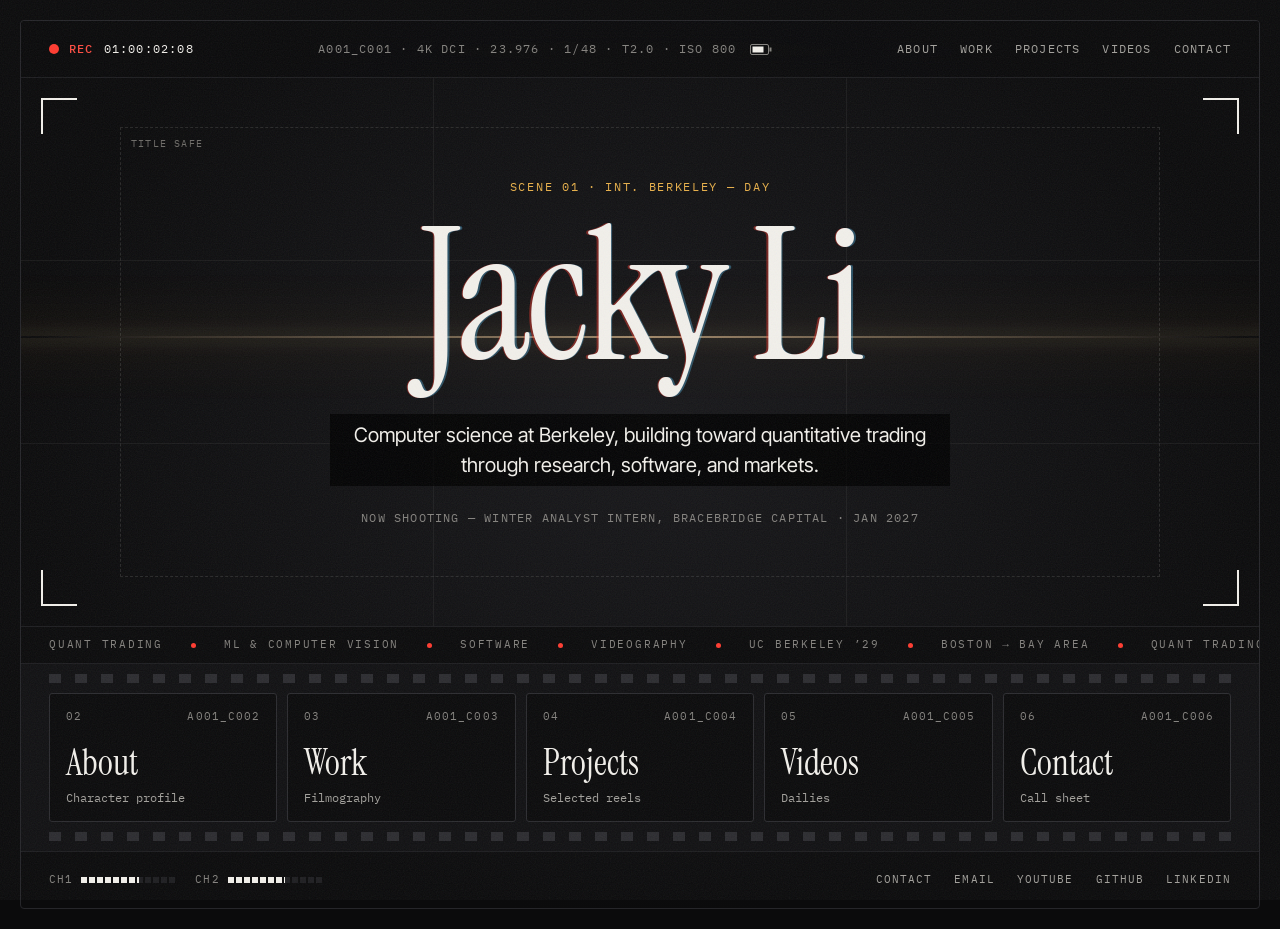
==== index.html @ 605c4c5b "Launch jackyhli.com" ====
<!doctype html>
<html lang="en">
<head>
<meta charset="utf-8">
<meta name="viewport" content="width=device-width, initial-scale=1">
<title>Jacky Li</title>
<meta name="description" content="Jacky Li — computer science at UC Berkeley, building toward quantitative trading through research, software, and markets.">
<link rel="canonical" href="https://jackyhli.com/">
<meta property="og:type" content="website">
<meta property="og:site_name" content="Jacky Li">
<meta property="og:title" content="Jacky Li">
<meta property="og:description" content="Jacky Li — computer science at UC Berkeley, building toward quantitative trading through research, software, and markets.">
<meta property="og:url" content="https://jackyhli.com/">
<meta property="og:image" content="https://jackyhli.com/assets/img/og.jpg">
<meta name="twitter:card" content="summary_large_image">
<meta name="theme-color" content="#0B0B0C">
<link rel="icon" href="/assets/img/favicon.svg" type="image/svg+xml">
<link rel="apple-touch-icon" href="/assets/img/apple-touch-icon.png">
<link rel="preload" href="/assets/fonts/instrument-serif-latin-400-normal.woff2" as="font" type="font/woff2" crossorigin>
<link rel="preload" href="/assets/fonts/inter-tight-latin-wght-normal.woff2" as="font" type="font/woff2" crossorigin>
<script>document.documentElement.classList.add("js")</script>
<link rel="stylesheet" href="/assets/css/style.css?v=66b57c6b">

<script src="/assets/js/dailies.js?v=c4d9ae60" defer></script>
<script src="/assets/js/main.js?v=ff65e62e" defer></script>
</head>
<body data-scene="01">
<a class="skip" href="#main">Skip to content</a>
<div class="playhead" aria-hidden="true"></div>
<div class="monitor monitor--home">
<header class="hud hud-top">
<a class="rec" href="/" aria-label="Jacky Li, home"><span class="rec-dot" aria-hidden="true"></span><span class="rec-label">Rec</span><span class="tc" data-timecode aria-hidden="true">01:00:00:00</span></a>
<span class="hud-spec" aria-hidden="true">A001_C001 · 4K DCI · 23.976 · 1/48 · T2.0 · ISO 800 <svg width="22" height="11" viewBox="0 0 22 11" aria-hidden="true"><rect x="0.5" y="0.5" width="18" height="10" rx="1.5" fill="none" stroke="#85837F"></rect><rect x="19.5" y="3.5" width="2" height="4" fill="#85837F"></rect><rect x="2.5" y="2.5" width="11" height="6" fill="#F2F0EB"></rect></svg></span>
<nav class="nav" aria-label="Primary">
<a href="/about/">About</a>
<a href="/work/">Work</a>
<a href="/projects/">Projects</a>
<a href="/videos/">Videos</a>
<a href="/contact/">Contact</a>
</nav>
<button class="menu-btn" type="button" data-menu-open aria-haspopup="dialog" aria-expanded="false"><span class="menu-icon" aria-hidden="true"></span>Menu</button>
</header>
<dialog class="scene-menu" data-menu aria-label="Site menu">
<div class="sm-bar">
<span class="sm-label"><span class="rec-dot" aria-hidden="true"></span>Scene select</span>
<button class="sm-close" type="button" data-menu-close>Close ✕</button>
</div>
<ul class="sm-list">
<li style="--i: 0"><a href="/" aria-current="page"><span class="sm-num">01</span><span class="sm-title">Index</span><span class="sm-sub">Now playing</span><span class="sm-arrow" aria-hidden="true">→</span></a></li>
<li style="--i: 1"><a href="/about/"><span class="sm-num">02</span><span class="sm-title">About</span><span class="sm-sub">Character profile</span><span class="sm-arrow" aria-hidden="true">→</span></a></li>
<li style="--i: 2"><a href="/work/"><span class="sm-num">03</span><span class="sm-title">Work</span><span class="sm-sub">Filmography</span><span class="sm-arrow" aria-hidden="true">→</span></a></li>
<li style="--i: 3"><a href="/projects/"><span class="sm-num">04</span><span class="sm-title">Projects</span><span class="sm-sub">Selected reels</span><span class="sm-arrow" aria-hidden="true">→</span></a></li>
<li style="--i: 4"><a href="/videos/"><span class="sm-num">05</span><span class="sm-title">Videos</span><span class="sm-sub">Dailies</span><span class="sm-arrow" aria-hidden="true">→</span></a></li>
<li style="--i: 5"><a href="/contact/"><span class="sm-num">06</span><span class="sm-title">Contact</span><span class="sm-sub">Call sheet</span><span class="sm-arrow" aria-hidden="true">→</span></a></li>
</ul>
<div class="sm-foot contact-links">
<a href="#" data-link="email">Email</a>
<a href="#" data-link="youtube">YouTube</a>
<a href="#" data-link="github">GitHub</a>
<a href="#" data-link="linkedin">LinkedIn</a>
</div>
</dialog>
<main class="stage" id="main" data-stage>
<div class="spot" aria-hidden="true" data-spot></div>
<div class="flare" aria-hidden="true"></div>
<div class="thirds" aria-hidden="true"></div>
<div class="title-safe" aria-hidden="true"></div>
<div class="corners" aria-hidden="true"><span></span><span></span><span></span><span></span></div>
<div class="reticle" aria-hidden="true" data-reticle>
<svg viewBox="0 0 72 72" width="72" height="72"><path d="M1 18V1h17M54 1h17v17M71 54v17H54M18 71H1V54M36 30v12M30 36h12" fill="none" stroke="currentColor" stroke-width="1.5"/></svg>
<span data-reticle-label>AF-C</span>
</div>
<div class="hero">
<p class="kicker">Scene 01 · Int. Berkeley — Day</p>
<h1>Jacky Li</h1>
<p class="subtitle">Computer science at Berkeley, building toward quantitative trading through research, software, and markets.</p>
<p class="mono now">Now shooting — winter analyst intern, Bracebridge Capital · Jan 2027</p>
</div>
</main>

<div class="ticker" aria-hidden="true"><div class="ticker-track"><div><span>Quant trading</span><span>ML &amp; computer vision</span><span>Software</span><span>Videography</span><span>UC Berkeley ’29</span><span>Boston → Bay Area</span></div><div><span>Quant trading</span><span>ML &amp; computer vision</span><span>Software</span><span>Videography</span><span>UC Berkeley ’29</span><span>Boston → Bay Area</span></div></div></div>

<nav class="filmstrip" aria-label="Chapters">
<div class="sprockets" aria-hidden="true"></div>
<div class="frames">
<a class="frame" href="/about/"><span class="frame-meta"><span>02</span><span>A001_C002</span></span><span><span class="frame-title">About</span><span class="frame-sub">Character profile</span></span></a>
<a class="frame" href="/work/"><span class="frame-meta"><span>03</span><span>A001_C003</span></span><span><span class="frame-title">Work</span><span class="frame-sub">Filmography</span></span></a>
<a class="frame" href="/projects/"><span class="frame-meta"><span>04</span><span>A001_C004</span></span><span><span class="frame-title">Projects</span><span class="frame-sub">Selected reels</span></span></a>
<a class="frame" href="/videos/"><span class="frame-meta"><span>05</span><span>A001_C005</span></span><span><span class="frame-title">Videos</span><span class="frame-sub">Dailies</span></span></a>
<a class="frame" href="/contact/"><span class="frame-meta"><span>06</span><span>A001_C006</span></span><span><span class="frame-title">Contact</span><span class="frame-sub">Call sheet</span></span></a>
</div>
<div class="sprockets" aria-hidden="true"></div>
</nav>
<footer class="hud hud-bottom">
<div class="meters" aria-hidden="true">
<span class="meter">CH1<span class="meter-track"></span></span>
<span class="meter">CH2<span class="meter-track"></span></span>
</div>
<div class="contact-links">
<a href="/contact/">Contact</a>
<a href="#" data-link="email">Email</a>
<a href="#" data-link="youtube">YouTube</a>
<a href="#" data-link="github">GitHub</a>
<a href="#" data-link="linkedin">LinkedIn</a>
</div>
</footer>
</div>
</body>
</html>
---- assets/css/style.css ----
/* ==========================================================================
   jackyhli.com — camera monitor theme
   One stylesheet for every page. Colors and fonts live in :root.
   ========================================================================== */

/* Fonts are self-hosted (assets/fonts) so the site makes no third-party requests. */
@font-face { font-family: "Instrument Serif"; font-style: normal; font-weight: 400; font-display: swap; src: url("/assets/fonts/instrument-serif-latin-400-normal.woff2") format("woff2"); }
@font-face { font-family: "Instrument Serif"; font-style: italic; font-weight: 400; font-display: swap; src: url("/assets/fonts/instrument-serif-latin-400-italic.woff2") format("woff2"); }
@font-face { font-family: "Inter Tight"; font-style: normal; font-weight: 100 900; font-display: swap; src: url("/assets/fonts/inter-tight-latin-wght-normal.woff2") format("woff2"); }
@font-face { font-family: "IBM Plex Mono"; font-style: normal; font-weight: 400; font-display: swap; src: url("/assets/fonts/ibm-plex-mono-latin-400-normal.woff2") format("woff2"); }
@font-face { font-family: "IBM Plex Mono"; font-style: normal; font-weight: 500; font-display: swap; src: url("/assets/fonts/ibm-plex-mono-latin-500-normal.woff2") format("woff2"); }

:root {
  --bg: #0B0B0C;
  --panel: #111113;
  --panel-2: #141416;
  --line: #1E1E21;
  --line-2: #26262A;
  --line-3: #2C2C30;
  --text: #F2F0EB;
  --muted: #A3A19C;
  --dim: #85837F;
  --faint: #6E6C68;
  --rec: #FF3B30;
  --rec-text: #FF4D42;
  --amber: #E8B04A;
  --guide: rgba(242, 240, 235, 0.06);

  --serif: "Instrument Serif", "Times New Roman", serif;
  --sans: "Inter Tight", system-ui, -apple-system, "Segoe UI", sans-serif;
  --mono: "IBM Plex Mono", ui-monospace, "SF Mono", Menlo, monospace;

  --pad-x: clamp(14px, 3vw, 28px);
  --bezel: clamp(8px, 1.6vw, 20px);
}

*, *::before, *::after { box-sizing: border-box; }

html { -webkit-text-size-adjust: 100%; }

body {
  margin: 0;
  min-height: 100vh;
  min-height: 100dvh;
  padding: var(--bezel);
  display: flex;
  flex-direction: column;
  background: var(--bg);
  color: var(--text);
  font-family: var(--sans);
  font-size: 1.0625rem;
  line-height: 1.6;
  -webkit-font-smoothing: antialiased;
}

/* Film grain over the whole viewport */
body::after {
  content: "";
  position: fixed;
  inset: 0;
  pointer-events: none;
  z-index: 50;
  opacity: 0.07;
  background-image: url("data:image/svg+xml,%3Csvg xmlns='http://www.w3.org/2000/svg' width='240' height='240'%3E%3Cfilter id='n'%3E%3CfeTurbulence type='fractalNoise' baseFrequency='0.85' numOctaves='2' stitchTiles='stitch'/%3E%3C/filter%3E%3Crect width='100%25' height='100%25' filter='url(%23n)'/%3E%3C/svg%3E");
}

a { color: var(--text); }
a:hover { color: var(--rec-text); }
a:focus-visible { outline: 2px solid var(--amber); outline-offset: 3px; }

img, svg { display: block; max-width: 100%; }

p { margin: 0; }

[hidden] { display: none !important; }

.skip {
  position: absolute;
  left: -9999px;
  top: 0;
  z-index: 100;
  padding: 10px 14px;
  background: var(--text);
  color: var(--bg);
  font-family: var(--mono);
  font-size: 0.8125rem;
}
.skip:focus { left: 12px; top: 12px; }

/* ---------- Shared type ---------- */

.mono {
  font-family: var(--mono);
  font-size: 0.75rem;
  letter-spacing: 0.1em;
  text-transform: uppercase;
}
.label { font-family: var(--mono); font-size: 0.6875rem; letter-spacing: 0.14em; text-transform: uppercase; color: var(--dim); }
.kicker { font-family: var(--mono); font-size: 0.75rem; letter-spacing: 0.14em; text-transform: uppercase; color: var(--amber); }
.serif { font-family: var(--serif); font-weight: 400; }
.muted { color: var(--muted); }
em, .it { font-style: italic; }

.link-arrow {
  display: inline-flex;
  align-items: center;
  min-height: 44px;
  font-family: var(--mono);
  font-size: 0.8125rem;
  letter-spacing: 0.04em;
  text-underline-offset: 5px;
}

/* ---------- Monitor frame ---------- */

.monitor {
  position: relative;
  flex: 1;
  display: flex;
  flex-direction: column;
  border: 1px solid var(--line-2);
  border-radius: 4px;
  background: var(--bg);
}
.monitor--home {
  background: radial-gradient(ellipse at 50% 45%, #18181B 0%, var(--bg) 72%);
}

/* ---------- HUD bars ---------- */

.hud {
  display: flex;
  flex-wrap: wrap;
  justify-content: space-between;
  align-items: center;
  gap: 0 24px;
  padding: 6px var(--pad-x);
  font-family: var(--mono);
  font-size: 0.75rem;
  letter-spacing: 0.1em;
  text-transform: uppercase;
}
.hud-top { border-bottom: 1px solid var(--line); }
.hud-bottom { margin-top: auto; border-top: 1px solid var(--line); font-size: 0.6875rem; color: var(--dim); }

.rec {
  display: inline-flex;
  align-items: center;
  gap: 10px;
  min-height: 44px;
  text-decoration: none;
}
.rec-dot {
  width: 10px;
  height: 10px;
  border-radius: 50%;
  background: var(--rec);
  animation: rec-blink 1.2s steps(1) infinite;
}
.rec-label { color: var(--rec-text); font-weight: 500; }
.tc { font-variant-numeric: tabular-nums; }

.hud-spec { display: inline-flex; align-items: center; gap: 14px; color: var(--dim); }

.nav { display: flex; flex-wrap: wrap; gap: 0 22px; }
.nav a, .contact-links a {
  display: inline-flex;
  align-items: center;
  min-height: 44px;
  color: var(--muted);
  text-decoration: none;
}
.nav a:hover, .contact-links a:hover { color: var(--rec-text); }
.nav a[aria-current="page"] {
  color: var(--text);
  text-decoration: underline;
  text-decoration-color: var(--rec-text);
  text-underline-offset: 6px;
}

.contact-links { display: flex; flex-wrap: wrap; gap: 0 22px; }

.meters { display: flex; align-items: center; gap: 18px; }
.meter { display: inline-flex; align-items: center; gap: 8px; }
.meter-track {
  position: relative;
  width: 96px;
  height: 6px;
  background: var(--line);
  overflow: hidden;
}
.meter-track::before {
  content: "";
  position: absolute;
  inset: 0 auto 0 0;
  width: 60%;
  background: var(--text);
  animation: meter 1.6s ease-in-out infinite alternate;
}
.meter + .meter .meter-track::before { animation-duration: 1.3s; animation-delay: 0.4s; }
.meter-track::after {
  content: "";
  position: absolute;
  inset: 0;
  background: repeating-linear-gradient(90deg, transparent 0 6px, var(--bg) 6px 8px);
}

/* ---------- Home: the stage ---------- */

.stage {
  position: relative;
  flex: 1;
  display: flex;
  flex-direction: column;
  justify-content: center;
  align-items: center;
  text-align: center;
  min-height: 540px;
  padding: clamp(64px, 11vh, 128px) clamp(24px, 6vw, 96px);
}
.thirds {
  position: absolute;
  inset: 0;
  pointer-events: none;
  background:
    linear-gradient(to right, transparent calc(33.333% - 0.5px), var(--guide) calc(33.333% - 0.5px), var(--guide) calc(33.333% + 0.5px), transparent calc(33.333% + 0.5px)),
    linear-gradient(to right, transparent calc(66.666% - 0.5px), var(--guide) calc(66.666% - 0.5px), var(--guide) calc(66.666% + 0.5px), transparent calc(66.666% + 0.5px)),
    linear-gradient(to bottom, transparent calc(33.333% - 0.5px), var(--guide) calc(33.333% - 0.5px), var(--guide) calc(33.333% + 0.5px), transparent calc(33.333% + 0.5px)),
    linear-gradient(to bottom, transparent calc(66.666% - 0.5px), var(--guide) calc(66.666% - 0.5px), var(--guide) calc(66.666% + 0.5px), transparent calc(66.666% + 0.5px));
}
.title-safe {
  position: absolute;
  inset: 9% 8%;
  border: 1px dashed rgba(242, 240, 235, 0.12);
  pointer-events: none;
}
.title-safe::before {
  content: "Title safe";
  position: absolute;
  top: 8px;
  left: 10px;
  font-family: var(--mono);
  font-size: 0.625rem;
  letter-spacing: 0.12em;
  text-transform: uppercase;
  color: var(--faint);
}

/* Viewfinder corner marks (stage, portrait) */
.corners { position: absolute; inset: 20px; pointer-events: none; }
.corners span {
  position: absolute;
  width: 36px;
  height: 36px;
  border: 0 solid var(--text);
}
.corners span:nth-child(1) { top: 0; left: 0; border-top-width: 2px; border-left-width: 2px; }
.corners span:nth-child(2) { top: 0; right: 0; border-top-width: 2px; border-right-width: 2px; }
.corners span:nth-child(3) { bottom: 0; left: 0; border-bottom-width: 2px; border-left-width: 2px; }
.corners span:nth-child(4) { bottom: 0; right: 0; border-bottom-width: 2px; border-right-width: 2px; }
.corners--sm { inset: 12px; }
.corners--sm span { width: 22px; height: 22px; border-width: 0; }
.corners--sm span:nth-child(1) { border-top-width: 1.5px; border-left-width: 1.5px; }
.corners--sm span:nth-child(2) { border-top-width: 1.5px; border-right-width: 1.5px; }
.corners--sm span:nth-child(3) { border-bottom-width: 1.5px; border-left-width: 1.5px; }
.corners--sm span:nth-child(4) { border-bottom-width: 1.5px; border-right-width: 1.5px; }

.hero { position: relative; display: flex; flex-direction: column; align-items: center; }
.hero h1 {
  margin: 20px 0 0;
  font-family: var(--serif);
  font-weight: 400;
  font-size: clamp(4.25rem, 16vw, 11.5rem);
  line-height: 0.88;
  letter-spacing: -0.02em;
}
.subtitle {
  display: inline-block;
  margin-top: 36px;
  padding: 6px 14px;
  max-width: 620px;
  background: rgba(0, 0, 0, 0.75);
  font-size: clamp(1rem, 2.2vw, 1.25rem);
  line-height: 1.5;
}
.hero .now { margin-top: 22px; color: var(--dim); }

/* ---------- Filmstrip nav ---------- */

.filmstrip {
  border-top: 1px solid var(--line);
  background: var(--panel);
  padding: 0 var(--pad-x);
}
.sprockets {
  height: 9px;
  margin: 10px 0;
  background: repeating-linear-gradient(90deg, var(--line-3) 0 12px, transparent 12px 26px);
}
.frames {
  display: grid;
  grid-template-columns: repeat(auto-fit, minmax(220px, 1fr));
  gap: 10px;
}
.frame {
  display: flex;
  flex-direction: column;
  justify-content: space-between;
  gap: 20px;
  min-height: 124px;
  padding: 14px 16px;
  background: var(--bg);
  border: 1px solid var(--line-3);
  border-radius: 3px;
  text-decoration: none;
  transition: border-color 0.2s, background-color 0.2s;
}
.frame:hover { border-color: var(--rec-text); background: var(--panel-2); color: var(--text); }
.frame-meta { display: flex; justify-content: space-between; font-family: var(--mono); font-size: 0.6875rem; letter-spacing: 0.1em; color: var(--dim); }
.frame-title { font-family: var(--serif); font-size: 2.25rem; line-height: 1; }
.frame-sub { display: block; margin-top: 4px; font-family: var(--mono); font-size: 0.75rem; color: var(--muted); }

/* ---------- Inner pages ---------- */

.page {
  width: 100%;
  max-width: 1120px;
  margin: 0 auto;
  padding: clamp(48px, 8vw, 96px) clamp(20px, 5vw, 56px) 64px;
}
.page-head {
  display: flex;
  flex-wrap: wrap;
  justify-content: space-between;
  align-items: flex-end;
  gap: 40px;
}
.page-head > div:first-child { flex: 1 1 320px; }
.page-title {
  margin: 12px 0 0;
  font-family: var(--serif);
  font-weight: 400;
  font-size: clamp(3.75rem, 11vw, 7.5rem);
  line-height: 0.9;
  letter-spacing: -0.02em;
}
.page-sub { margin-top: 10px; font-family: var(--serif); font-style: italic; font-size: 1.6rem; color: var(--muted); }

.section { margin-top: clamp(56px, 8vw, 96px); }
.section-title {
  margin: 12px 0 0;
  font-family: var(--serif);
  font-weight: 400;
  font-size: clamp(2.5rem, 6vw, 4rem);
  line-height: 1;
}

/* Clapperboard slate */
.slate {
  flex: 0 1 420px;
  min-width: 0;
  border: 1px solid var(--line-3);
  border-radius: 4px;
  overflow: hidden;
  background: var(--panel);
}
.slate-clapper {
  height: 26px;
  background: repeating-linear-gradient(-45deg, var(--text) 0 16px, var(--panel) 16px 32px);
  transform-origin: left bottom;
}
.slate-grid {
  display: grid;
  grid-template-columns: repeat(3, minmax(0, 1fr));
  border-top: 1px solid var(--line-3);
  margin: 0;
  font-family: var(--mono);
}
.slate-grid div { padding: 10px 12px; border-right: 1px solid var(--line-3); border-bottom: 1px solid var(--line-3); }
.slate-grid div:nth-child(3n) { border-right: 0; }
.slate-grid div:nth-last-child(-n+3) { border-bottom: 0; }
.slate-grid dt { font-size: 0.625rem; letter-spacing: 0.12em; text-transform: uppercase; color: var(--dim); }
.slate-grid dd { margin: 0; font-size: 0.875rem; }

/* Labelled rows (call sheet) */
.sheet { border-top: 1px solid var(--line-2); }
.sheet-row {
  display: flex;
  flex-wrap: wrap;
  gap: 6px 32px;
  padding: 22px 0;
  border-bottom: 1px solid var(--line);
}
.sheet-row > .label { flex: 0 0 140px; padding-top: 3px; }
.sheet-row > div { flex: 999 1 300px; min-width: 0; }
.sheet-row p + p { margin-top: 2px; }
.sheet-row p.gap { margin-top: 10px; }

/* About */
.about-grid { display: flex; flex-wrap: wrap; gap: 48px clamp(40px, 6vw, 80px); }
.about-grid > .portrait-col { flex: 1 1 280px; max-width: 400px; }
.about-grid > .bio { flex: 999 1 440px; min-width: 0; }

.viewfinder {
  position: relative;
  aspect-ratio: 4 / 5;
  background: var(--panel-2);
  border: 1px solid var(--line-3);
  border-radius: 3px;
  overflow: hidden;
}
.viewfinder img { position: absolute; inset: 0; width: 100%; height: 100%; object-fit: cover; }
.viewfinder .focus-box {
  position: absolute;
  left: 50%;
  top: 40%;
  width: 36%;
  aspect-ratio: 1 / 1;
  transform: translate(-50%, -50%);
  border: 1.5px solid var(--amber);
}
.viewfinder .vf-tag, .viewfinder .vf-bar, .viewfinder .vf-empty {
  position: absolute;
  font-family: var(--mono);
  font-size: 0.625rem;
  letter-spacing: 0.12em;
  text-transform: uppercase;
}
.viewfinder .vf-tag { top: 18px; left: 44px; color: var(--amber); }
.viewfinder .vf-empty { left: 0; right: 0; top: 64%; text-align: center; font-size: 0.75rem; color: var(--dim); }
.viewfinder .vf-bar { left: 44px; right: 44px; bottom: 18px; display: flex; justify-content: space-between; color: var(--muted); }
.viewfinder > *:not(img) { z-index: 1; }

.logline { margin-top: 14px; font-family: var(--serif); font-size: clamp(1.75rem, 3.4vw, 2.5rem); line-height: 1.2; }
.bio-body { margin-top: 24px; max-width: 600px; color: var(--muted); }

/* Work: credits */
.credits { border-top: 1px solid var(--line-2); }
.credit {
  display: flex;
  flex-wrap: wrap;
  align-items: baseline;
  gap: 8px 32px;
  padding: 30px 0;
  border-bottom: 1px solid var(--line);
}
.credit-date { flex: 0 0 150px; font-family: var(--mono); font-size: 0.75rem; letter-spacing: 0.08em; color: var(--amber); }
.credit-body { flex: 999 1 380px; min-width: 0; }
.credit-org { margin-top: 6px; font-family: var(--serif); font-size: clamp(1.9rem, 3.6vw, 2.6rem); line-height: 1.05; }
.credit-body .muted { margin-top: 10px; }

/* Work: laurels */
.laurels {
  margin-top: 40px;
  display: grid;
  grid-template-columns: repeat(auto-fit, minmax(230px, 1fr));
  gap: 16px;
}
.laurel {
  position: relative;
  height: 210px;
  display: flex;
  flex-direction: column;
  justify-content: center;
  align-items: center;
  text-align: center;
  padding: 0 calc(50% - 62px);
  background: var(--panel) url("/assets/img/laurel.svg") center / 250px 175px no-repeat;
  border: 1px solid var(--line);
  border-radius: 3px;
}
.laurel .kicker { font-size: 0.625rem; }
.laurel-name { margin-top: 6px; font-family: var(--serif); font-size: 1.15rem; line-height: 1.1; }
@media (max-width: 560px) {
  .laurels { grid-template-columns: repeat(2, minmax(0, 1fr)); gap: 10px; margin-top: 28px; }
  .laurel { height: 150px; padding: 0 calc(50% - 46px); background-size: min(176px, 100%) auto; }
  .laurel .kicker { font-size: 0.5625rem; letter-spacing: 0.1em; }
  .laurel-name { font-size: 0.95rem; }
}
@media (max-width: 360px) {
  .laurel { height: 132px; padding: 0 calc(50% - 38px); background-size: 112% auto; }
  .laurel .kicker { font-size: 0.5rem; letter-spacing: 0.06em; }
  .laurel-name { font-size: 0.8rem; margin-top: 4px; }
}

/* Projects: clips */
.clips {
  display: grid;
  grid-template-columns: repeat(auto-fit, minmax(min(100%, 420px), 1fr));
  gap: 56px 32px;
}
.clip { display: flex; flex-direction: column; gap: 18px; }
.clip-thumb {
  position: relative;
  aspect-ratio: 16 / 9;
  background: var(--panel);
  border: 1px solid var(--line-3);
  border-radius: 3px;
  overflow: hidden;
}
.clip-thumb img { position: absolute; inset: 0; width: 100%; height: 100%; object-fit: cover; }
.clip-id, .clip-tag {
  position: absolute;
  top: 12px;
  z-index: 1;
  font-family: var(--mono);
  font-size: 0.625rem;
  letter-spacing: 0.12em;
  text-transform: uppercase;
  color: var(--muted);
}
.clip-id { left: 14px; }
.clip-tag { right: 14px; display: inline-flex; align-items: center; gap: 6px; }
.clip-tag::before { content: ""; width: 6px; height: 6px; border-radius: 50%; background: var(--amber); }
.clip-tag--live::before { background: var(--rec-text); }
.clip-tag--build::before { background: var(--text); }
.clip h2 { margin: 8px 0 0; font-family: var(--serif); font-weight: 400; font-size: clamp(1.9rem, 3vw, 2.4rem); line-height: 1.05; }
.clip .muted { margin-top: 10px; }

/* "Cut to" next-page bar */
.cut {
  margin-top: 96px;
  display: flex;
  flex-wrap: wrap;
  justify-content: space-between;
  align-items: center;
  gap: 8px 24px;
  padding: 28px clamp(20px, 3vw, 32px);
  background: var(--panel);
  border: 1px solid var(--line-3);
  border-radius: 3px;
  text-decoration: none;
  transition: border-color 0.2s, background-color 0.2s;
}
.cut:hover { border-color: var(--rec-text); background: var(--panel-2); color: var(--text); }
.cut .label { font-size: 0.75rem; letter-spacing: 0.12em; }
.cut .serif { font-size: clamp(2rem, 4vw, 3rem); line-height: 1; }

/* 404: no signal */
.no-signal {
  flex: 1;
  display: flex;
  flex-direction: column;
  justify-content: center;
  align-items: center;
  text-align: center;
  gap: 28px;
  padding: 64px var(--pad-x);
}
.bars {
  width: min(100%, 720px);
  aspect-ratio: 16 / 7;
  display: grid;
  grid-template-columns: repeat(7, 1fr);
  grid-template-rows: 3fr 1fr;
  border: 1px solid var(--line-3);
}
.bars span:nth-child(1) { background: #C0C0C0; }
.bars span:nth-child(2) { background: #C0C000; }
.bars span:nth-child(3) { background: #00C0C0; }
.bars span:nth-child(4) { background: #00C000; }
.bars span:nth-child(5) { background: #C000C0; }
.bars span:nth-child(6) { background: #C00000; }
.bars span:nth-child(7) { background: #0000C0; }
.bars span:nth-child(n+8) { background: #131315; }
.bars span:nth-child(9), .bars span:nth-child(11), .bars span:nth-child(13) { background: #1F1F22; }
.no-signal h1 { margin: 0; font-family: var(--serif); font-weight: 400; font-size: clamp(3rem, 9vw, 6rem); line-height: 0.95; }

/* ---------- Motion ---------- */

@keyframes rec-blink { 0%, 49% { opacity: 1; } 50%, 100% { opacity: 0.15; } }
@keyframes meter { 0% { width: 38%; } 35% { width: 70%; } 60% { width: 52%; } 100% { width: 84%; } }
@keyframes clap { 0% { transform: rotate(-14deg); } 60% { transform: rotate(2deg); } 100% { transform: rotate(0); } }

.slate-clapper { animation: clap 0.6s cubic-bezier(.3, 1.4, .5, 1) 0.2s both; }


/* ---------- Small screens ---------- */

@media (max-width: 720px) {
  .hud-spec, .meters { display: none; }
  .stage { min-height: 480px; }
  .title-safe { inset: 7% 6%; }
  .corners { inset: 12px; }
  .corners span { width: 24px; height: 24px; }
  .cut { margin-top: 72px; }
}

/* ---------- Contact ---------- */

.contact-grid { display: flex; flex-wrap: wrap; align-items: flex-start; gap: 56px clamp(40px, 6vw, 80px); }
.contact-info { flex: 1 1 320px; min-width: 0; }
.contact-info .sheet-row > .label { flex-basis: 110px; }
.contact-info .sheet-row > div { flex-basis: 220px; }
.sheet--compact .sheet-row { flex-wrap: nowrap; gap: 16px; padding: 12px 0; align-items: baseline; }
.sheet--compact .sheet-row > .label { flex: 0 0 76px; padding-top: 0; }
.sheet--compact .sheet-row > div { flex: 1 1 auto; }
.inline-links { display: flex; flex-wrap: wrap; gap: 4px 18px; }
.sheet--compact a { color: var(--text); text-decoration: underline; text-decoration-color: var(--line-3); text-underline-offset: 3px; transition: text-decoration-color 0.2s, color 0.2s; }
.sheet--compact a:hover { color: var(--amber); text-decoration-color: var(--amber); }

.take {
  flex: 999 1 460px;
  min-width: 0;
  background: var(--panel);
  border: 1px solid var(--line-3);
  border-radius: 4px;
  overflow: hidden;
}
.take-bar {
  display: flex;
  justify-content: space-between;
  align-items: center;
  padding: 12px 20px;
  border-bottom: 1px solid var(--line-3);
  font-family: var(--mono);
  font-size: 0.6875rem;
  letter-spacing: 0.12em;
  text-transform: uppercase;
  color: var(--dim);
}
.take-state { display: inline-flex; align-items: center; gap: 8px; }
.take-dot { width: 8px; height: 8px; border-radius: 50%; background: var(--faint); }
.take[data-state="sending"] .take-dot { background: var(--rec); animation: rec-blink 0.8s steps(1) infinite; }
.take[data-state="sending"] .take-state { color: var(--rec-text); }
.take[data-state="sent"] .take-dot { background: var(--amber); }
.take[data-state="sent"] .take-state { color: var(--amber); }

.take-body { display: flex; flex-direction: column; gap: 20px; padding: clamp(20px, 3vw, 32px); }
.field-row { display: grid; grid-template-columns: repeat(auto-fit, minmax(200px, 1fr)); gap: 20px; }
.field { display: flex; flex-direction: column; gap: 8px; }
.field label {
  font-family: var(--mono);
  font-size: 0.6875rem;
  letter-spacing: 0.14em;
  text-transform: uppercase;
  color: var(--muted);
}
.field input, .field select, .field textarea {
  width: 100%;
  min-height: 48px;
  padding: 12px 14px;
  background: var(--bg);
  color: var(--text);
  border: 1px solid var(--line-3);
  border-radius: 2px;
  font-family: var(--sans);
  font-size: 1rem;
  line-height: 1.5;
  transition: border-color 0.15s, box-shadow 0.15s;
}
.field textarea { resize: vertical; min-height: 150px; }
.field select {
  appearance: none;
  -webkit-appearance: none;
  padding-right: 40px;
  background-image: url("data:image/svg+xml,%3Csvg xmlns='http://www.w3.org/2000/svg' width='12' height='8' viewBox='0 0 12 8'%3E%3Cpath d='M1 1l5 5 5-5' fill='none' stroke='%23A3A19C' stroke-width='1.5'/%3E%3C/svg%3E");
  background-repeat: no-repeat;
  background-position: right 16px center;
}
.field input:focus, .field select:focus, .field textarea:focus {
  outline: none;
  border-color: var(--amber);
  box-shadow: 0 0 0 3px rgba(232, 176, 74, 0.18);
}
.field input[aria-invalid="true"], .field textarea[aria-invalid="true"] { border-color: var(--rec-text); }

.hp { position: absolute; left: -9999px; width: 1px; height: 1px; overflow: hidden; }

.take-actions { display: flex; flex-wrap: wrap; align-items: center; gap: 12px 20px; }
.btn-roll {
  display: inline-flex;
  align-items: center;
  gap: 10px;
  min-height: 52px;
  padding: 0 24px;
  background: var(--text);
  color: var(--bg);
  border: 0;
  border-radius: 2px;
  font-family: var(--mono);
  font-size: 0.8125rem;
  font-weight: 500;
  letter-spacing: 0.1em;
  text-transform: uppercase;
  cursor: pointer;
  transition: background-color 0.15s, color 0.15s;
}
.btn-roll:hover { background: var(--rec-text); color: var(--text); }
.btn-roll:focus-visible { outline: 2px solid var(--amber); outline-offset: 3px; }
.btn-roll:disabled { opacity: 0.6; cursor: progress; }
.btn-dot { width: 8px; height: 8px; border-radius: 50%; background: var(--rec); }
.btn-roll:hover .btn-dot { background: var(--text); }

.form-status { font-family: var(--mono); font-size: 0.8125rem; color: var(--muted); }
.form-status[data-tone="ok"] { color: var(--amber); }
.form-status[data-tone="error"] { color: var(--rec-text); }
.form-status a { color: inherit; }

/* ---------- Videos (dailies) ---------- */

.dailies-block { margin-top: 64px; }
.dailies-head { display: flex; flex-wrap: wrap; justify-content: space-between; align-items: baseline; gap: 4px 24px; margin-bottom: 20px; }

.dailies-grid {
  display: grid;
  grid-template-columns: repeat(auto-fill, minmax(min(100%, 320px), 1fr));
  gap: 40px 24px;
}

.daily { display: flex; flex-direction: column; gap: 14px; text-decoration: none; color: var(--text); }
.daily:hover { color: var(--text); }
.daily-thumb {
  position: relative;
  display: block;
  aspect-ratio: 16 / 9;
  background: var(--panel);
  border: 1px solid var(--line-3);
  border-radius: 3px;
  overflow: hidden;
  transition: border-color 0.2s;
}
.daily--short .daily-thumb { aspect-ratio: var(--ar, 0.5625); }
.daily:hover .daily-thumb, .daily:focus-visible .daily-thumb { border-color: var(--rec-text); }
.daily-thumb img {
  position: absolute;
  inset: 0;
  width: 100%;
  height: 100%;
  object-fit: cover;
  transition: transform 0.4s ease, filter 0.4s ease;
  filter: saturate(0.9);
}
.daily:hover .daily-thumb img { transform: scale(1.03); filter: saturate(1); }
.daily-thumb::after {
  content: "";
  position: absolute;
  inset: 0;
  background: linear-gradient(to bottom, rgba(0, 0, 0, 0.55), transparent 30%, transparent 75%, rgba(0, 0, 0, 0.4));
  pointer-events: none;
}
.daily-ph {
  position: absolute;
  inset: 0;
  display: flex;
  align-items: center;
  justify-content: center;
  background: repeating-linear-gradient(-45deg, var(--panel) 0 14px, var(--panel-2) 14px 28px);
}
.daily-ph-name { font-family: var(--serif); font-style: italic; font-size: 1.75rem; color: var(--muted); }
.daily-id, .daily-plat {
  position: absolute;
  top: 10px;
  z-index: 1;
  font-family: var(--mono);
  font-size: 0.625rem;
  letter-spacing: 0.12em;
  text-transform: uppercase;
  color: var(--text);
}
.daily-id { left: 12px; }
.daily-plat { right: 12px; display: inline-flex; align-items: center; gap: 6px; }
.daily-plat::before { content: ""; width: 6px; height: 6px; border-radius: 50%; background: var(--rec); }
.daily-play {
  position: absolute;
  left: 50%;
  top: 50%;
  z-index: 1;
  width: 56px;
  height: 56px;
  transform: translate(-50%, -50%) scale(0.9);
  border: 1.5px solid var(--text);
  border-radius: 50%;
  background: rgba(0, 0, 0, 0.45);
  opacity: 0;
  transition: opacity 0.2s, transform 0.2s;
}
.daily-play::before {
  content: "";
  position: absolute;
  left: 22px;
  top: 18px;
  border-style: solid;
  border-width: 10px 0 10px 16px;
  border-color: transparent transparent transparent var(--text);
}
.daily:hover .daily-play, .daily:focus-visible .daily-play { opacity: 1; transform: translate(-50%, -50%) scale(1); }
@media (hover: none) { .daily-play { opacity: 0.85; transform: translate(-50%, -50%) scale(1); } }

.daily-meta { display: flex; flex-direction: column; gap: 6px; }
.daily-title { font-family: var(--serif); font-size: 1.6rem; line-height: 1.1; }
.daily--short .daily-title { font-size: 1.2rem; }

/* Short form: a horizontally scrolling film strip */
.reel-strip { background: var(--panel); border: 1px solid var(--line); border-radius: 3px; padding: 0 16px; }
.reel-row {
  --reel-h: clamp(300px, 80vw, 400px);
  display: flex;
  align-items: flex-start;
  gap: 16px;
  overflow-x: auto;
  scroll-snap-type: x mandatory;
  padding: 6px 2px 14px;
  scrollbar-width: thin;
  scrollbar-color: var(--line-3) transparent;
}
.reel-row .daily { flex: none; width: calc(var(--reel-h) * var(--ar, 0.5625)); min-width: 170px; scroll-snap-align: start; }

.dailies-empty {
  position: relative;
  margin-top: 56px;
  padding: clamp(48px, 8vw, 96px) clamp(24px, 6vw, 64px);
  text-align: center;
  background: var(--panel);
  border: 1px solid var(--line-3);
  border-radius: 3px;
}
.dailies-empty .logline { margin: 14px auto 10px; max-width: 520px; }

/* Player */
.screening {
  width: min(1100px, 94vw, calc((92vh - 60px) * var(--ar, 1.7778)));
  max-height: 92vh;
  padding: 0;
  background: var(--bg);
  color: var(--text);
  border: 1px solid var(--line-3);
  border-radius: 4px;
}
.screening::backdrop { background: rgba(0, 0, 0, 0.88); }
.screening-bar {
  display: flex;
  justify-content: space-between;
  align-items: center;
  gap: 16px;
  padding: 4px 6px 4px 18px;
  border-bottom: 1px solid var(--line-3);
  font-family: var(--mono);
  font-size: 0.75rem;
  letter-spacing: 0.1em;
  text-transform: uppercase;
}
.screening-title { overflow: hidden; text-overflow: ellipsis; white-space: nowrap; }
.screening-title::before { content: "● "; color: var(--rec-text); }
.screening-close {
  min-height: 44px;
  padding: 0 14px;
  background: transparent;
  color: var(--muted);
  border: 0;
  font: inherit;
  letter-spacing: inherit;
  text-transform: inherit;
  cursor: pointer;
}
.screening-close:hover { color: var(--rec-text); }
.screening-frame { aspect-ratio: var(--ar, 1.7778); background: #000; }
.screening-frame iframe { display: block; width: 100%; height: 100%; border: 0; }

/* ==========================================================================
   Cinematics: page cuts, focus pulls, cursor tracking, reveals.
   Everything here animates only transform, opacity or filter.
   ========================================================================== */

/* Page-to-page "cut" (browsers without view transitions just navigate normally) */
@view-transition { navigation: auto; }
::view-transition-old(root) { animation: vt-out 0.16s ease-in both; }
::view-transition-new(root) { animation: vt-in 0.34s ease-out both; }
@keyframes vt-out { to { opacity: 0; filter: brightness(2.4) blur(6px); } }
@keyframes vt-in { from { opacity: 0; filter: brightness(1.9) blur(10px); transform: scale(1.012); } }

/* Scroll playhead along the top edge */
.playhead {
  position: fixed;
  inset: 0 0 auto 0;
  height: 2px;
  z-index: 60;
  background: var(--rec);
  transform: scaleX(0);
  transform-origin: 0 50%;
  pointer-events: none;
}
@supports (animation-timeline: scroll()) {
  .playhead { animation: playhead linear both; animation-timeline: scroll(root); }
}
@keyframes playhead { to { transform: scaleX(1); } }

/* Top bar stays in frame on larger screens */
@media (min-width: 721px) {
  .hud-top {
    position: sticky;
    top: 0;
    z-index: 20;
    background: rgba(11, 11, 12, 0.78);
    -webkit-backdrop-filter: blur(12px);
    backdrop-filter: blur(12px);
    border-radius: 4px 4px 0 0;
  }
}

/* --- Home stage --- */
.stage { overflow: hidden; }

.hero h1 {
  --ab: 1.5px;
  text-shadow: calc(var(--ab) * -1) 0 rgba(255, 59, 48, 0.42), var(--ab) 0 rgba(90, 200, 255, 0.34);
  animation: rack 1.5s cubic-bezier(.2, .7, .2, 1) 0.45s both;
  will-change: transform, filter;
}
.hero .kicker { animation: type 1s steps(30) 0.15s both; }
.hero .subtitle { animation: rise 0.7s ease-out 1.35s both; }
.hero .now { animation: rise 0.7s ease-out 1.6s both; }
.stage .corners span { animation: snap 0.6s cubic-bezier(.2, 1.3, .4, 1) 0.1s both; }
.stage .title-safe, .stage .thirds { animation: fade 1.2s ease-out 0.6s both; }

@keyframes rack { 0% { filter: blur(26px); opacity: 0; } 55% { filter: blur(3px); opacity: 1; } 72% { filter: blur(5px); } 100% { filter: blur(0); opacity: 1; } }
@keyframes type { from { clip-path: inset(0 100% 0 0); } to { clip-path: inset(0 0 0 0); } }
@keyframes rise { from { opacity: 0; transform: translateY(14px); } }
@keyframes fade { from { opacity: 0; } }
@keyframes snap { from { opacity: 0; transform: scale(1.8); } }

/* Warm anamorphic streak drifting behind the title */
.flare {
  position: absolute;
  left: -20%;
  right: -20%;
  top: 47%;
  height: 2px;
  pointer-events: none;
  background: linear-gradient(90deg, transparent 15%, rgba(255, 214, 160, 0.6) 50%, transparent 85%);
  box-shadow: 0 0 60px 10px rgba(232, 176, 74, 0.1), 0 0 18px 2px rgba(255, 214, 160, 0.18);
  animation: flare 9s ease-in-out infinite alternate;
}
@keyframes flare { from { transform: translateX(-14%) scaleX(0.6); opacity: 0.2; } to { transform: translateX(14%) scaleX(1.1); opacity: 0.75; } }

/* Cursor light + autofocus reticle (mouse only; switched on by main.js) */
.spot, .reticle { position: absolute; left: 0; top: 0; pointer-events: none; opacity: 0; transition: opacity 0.35s; will-change: transform; }
.spot {
  width: 640px;
  height: 640px;
  border-radius: 50%;
  background: radial-gradient(closest-side, rgba(242, 240, 235, 0.085), transparent);
}
.reticle {
  z-index: 3;
  display: flex;
  flex-direction: column;
  align-items: center;
  gap: 8px;
  color: var(--text);
  font-family: var(--mono);
  font-size: 0.625rem;
  letter-spacing: 0.12em;
  white-space: nowrap;
}
.reticle svg { transition: transform 0.25s cubic-bezier(.2, 1.4, .4, 1), color 0.2s; }
.reticle.is-locked { color: var(--amber); }
.reticle.is-locked svg { transform: scale(0.72); }
.stage.is-tracking .spot, .stage.is-tracking .reticle { opacity: 1; }
.stage.is-tracking { cursor: crosshair; }
.stage.is-tracking a { cursor: pointer; }

/* Ticker tape */
.ticker {
  overflow: hidden;
  border-top: 1px solid var(--line);
  background: var(--bg);
  font-family: var(--mono);
  font-size: 0.6875rem;
  letter-spacing: 0.16em;
  text-transform: uppercase;
  color: var(--dim);
}
.ticker-track { display: flex; width: max-content; animation: ticker 38s linear infinite; }
.ticker-track > div { display: flex; flex: none; }
.ticker span { display: inline-flex; align-items: center; gap: 28px; padding: 9px 0 9px 28px; white-space: nowrap; }
.ticker span::after { content: ""; width: 5px; height: 5px; border-radius: 50%; background: var(--rec); }
@keyframes ticker { to { transform: translateX(-50%); } }

/* Projector sheen across frames and cut bars on hover */
.frame, .cut { position: relative; overflow: hidden; }
.frame::after, .cut::after {
  content: "";
  position: absolute;
  inset: 0;
  background: linear-gradient(105deg, transparent 35%, rgba(242, 240, 235, 0.09) 50%, transparent 65%);
  transform: translateX(-110%);
  pointer-events: none;
}
.frame:hover::after, .cut:hover::after { transform: translateX(110%); transition: transform 0.7s ease; }
.cut .serif { transition: transform 0.3s ease; }
.cut:hover .serif { transform: translateX(6px); }

/* Inner page titles pull focus too */
.page-title { animation: rack-sm 1s cubic-bezier(.2, .7, .2, 1) 0.1s both; }
.page-head .kicker { animation: type 0.5s steps(8) both; }
.page-sub { animation: rise 0.6s ease-out 0.55s both; }
@keyframes rack-sm { from { filter: blur(16px); opacity: 0; } to { filter: blur(0); opacity: 1; } }

/* Scroll reveals (only when JavaScript is running, so content never hides without it) */
.js [data-reveal] {
  opacity: 0;
  transform: translateY(22px);
  transition: opacity 0.7s ease-out, transform 0.7s cubic-bezier(.2, .7, .2, 1);
  transition-delay: calc(var(--i, 0) * 70ms);
}
.js [data-reveal].in { opacity: 1; transform: none; }

/* Laurels and clips react to the pointer */
.laurel { transition: border-color 0.25s, transform 0.25s; }
.laurel:hover { border-color: rgba(232, 176, 74, 0.5); transform: translateY(-3px); }
.clip-thumb img { transition: transform 0.5s ease; }
.clip:hover .clip-thumb img { transform: scale(1.04); }
.clip-thumb { transition: border-color 0.2s; }
.clip:hover .clip-thumb { border-color: var(--amber); }

@media (prefers-reduced-motion: reduce) {
  *, *::before, *::after { animation: none !important; transition: none !important; }
  .js [data-reveal] { opacity: 1; transform: none; }
  ::view-transition-old(root), ::view-transition-new(root) { animation: none; }
  .ticker-track { transform: none; }
}

/* YouTube channel button on the Videos page */
.channel {
  margin-top: 28px;
  display: flex;
  flex-wrap: wrap;
  align-items: center;
  gap: 12px 20px;
}
a.btn-roll { text-decoration: none; }
a.btn-roll:hover { color: var(--text); }
.channel .label { font-size: 0.75rem; }

/* ==========================================================================
   Phones: menu button + full-screen scene select, and a grid for short videos
   ========================================================================== */

.menu-btn { display: none; }

.scene-menu {
  width: 100%;
  max-width: 100%;
  height: 100%;
  max-height: 100%;
  margin: 0;
  padding: 0;
  border: 0;
  background: var(--bg);
  color: var(--text);
}
.scene-menu[open] { display: flex; flex-direction: column; }
.scene-menu::backdrop { background: rgba(0, 0, 0, 0.6); }
html:has(dialog[open]) { overflow: hidden; }

.sm-bar {
  display: flex;
  justify-content: space-between;
  align-items: center;
  padding: max(env(safe-area-inset-top), 8px) 16px 8px 20px;
  border-bottom: 1px solid var(--line-2);
  font-family: var(--mono);
  font-size: 0.75rem;
  letter-spacing: 0.12em;
  text-transform: uppercase;
}
.sm-label { display: inline-flex; align-items: center; gap: 10px; color: var(--rec-text); }
.sm-close {
  min-height: 48px;
  padding: 0 14px;
  background: transparent;
  border: 0;
  color: var(--text);
  font: inherit;
  letter-spacing: inherit;
  text-transform: inherit;
  cursor: pointer;
}

.sm-list { flex: 1; overflow-y: auto; margin: 0; padding: 4px 20px; list-style: none; }
.sm-list a {
  display: grid;
  grid-template-columns: 34px 1fr auto;
  grid-template-rows: auto auto;
  align-items: center;
  column-gap: 12px;
  min-height: 76px;
  padding: 14px 0;
  border-bottom: 1px solid var(--line);
  text-decoration: none;
  color: var(--text);
}
.sm-num { grid-row: 1 / 3; align-self: center; font-family: var(--mono); font-size: 0.75rem; color: var(--dim); }
.sm-title { font-family: var(--serif); font-size: 2.35rem; line-height: 1; }
.sm-sub { grid-column: 2; font-family: var(--mono); font-size: 0.6875rem; letter-spacing: 0.1em; text-transform: uppercase; color: var(--muted); margin-top: 4px; }
.sm-arrow { grid-row: 1 / 3; grid-column: 3; font-size: 1.25rem; color: var(--dim); transition: transform 0.2s, color 0.2s; }
.sm-list a:active .sm-arrow, .sm-list a:hover .sm-arrow { transform: translateX(4px); color: var(--rec-text); }
.sm-list a[aria-current="page"] .sm-num { color: var(--rec-text); }
.sm-list a[aria-current="page"] .sm-sub { color: var(--amber); }
.sm-list a[aria-current="page"] .sm-arrow { visibility: hidden; }
.scene-menu[open] .sm-list li { animation: rise 0.4s ease-out both; animation-delay: calc(var(--i, 0) * 45ms); }

.sm-foot {
  padding: 12px 20px max(env(safe-area-inset-bottom), 16px);
  border-top: 1px solid var(--line-2);
  font-family: var(--mono);
  font-size: 0.75rem;
  letter-spacing: 0.1em;
  text-transform: uppercase;
}

@media (max-width: 720px) {
  /* Compact top bar that stays put, with one big Menu button.
     Without JavaScript the plain links stay visible instead. */
  .js .nav { display: none; }
  .js .menu-btn {
    display: inline-flex;
    align-items: center;
    gap: 10px;
    min-height: 44px;
    padding: 0 16px;
    background: transparent;
    color: var(--text);
    border: 1px solid var(--line-3);
    border-radius: 2px;
    font-family: var(--mono);
    font-size: 0.75rem;
    font-weight: 500;
    letter-spacing: 0.12em;
    text-transform: uppercase;
    cursor: pointer;
  }
  .menu-icon { position: relative; width: 16px; height: 10px; border-top: 1.5px solid currentColor; border-bottom: 1.5px solid currentColor; }
  .js .hud-top {
    position: sticky;
    top: 0;
    z-index: 20;
    flex-wrap: nowrap;
    padding-top: 8px;
    padding-bottom: 8px;
    background: rgba(11, 11, 12, 0.85);
    -webkit-backdrop-filter: blur(12px);
    backdrop-filter: blur(12px);
  }

  /* Short-form videos: two-column grid, every card fully visible */
  .reel-strip { padding: 0 12px; }
  .reel-row {
    display: grid;
    grid-template-columns: repeat(2, minmax(0, 1fr));
    align-items: start;
    gap: 22px 12px;
    overflow: visible;
    padding: 6px 0 4px;
  }
  .reel-row .daily { width: auto; min-width: 0; gap: 10px; }
  .daily--short .daily-title { font-size: 1.1rem; }
  .daily--short .label { font-size: 0.625rem; }
  .daily-id { display: none; }
  .daily-plat { right: 8px; top: 8px; font-size: 0.5625rem; }
  .daily-play { width: 44px; height: 44px; }
  .daily-play::before { left: 17px; top: 13px; border-width: 8px 0 8px 13px; }
}
.daily--still .daily-play { display: none; }

/* ---------- Work: grouped credits ---------- */

.credit-group + .credit-group { margin-top: 72px; }
.credit-group-head {
  display: flex;
  flex-wrap: wrap;
  justify-content: space-between;
  align-items: baseline;
  gap: 4px 24px;
  margin-bottom: 8px;
}
.credit-tag { flex: 0 0 90px; text-align: right; }
@media (max-width: 720px) { .credit-tag { flex-basis: auto; text-align: left; } }

/* ---------- Projects: featured rows ---------- */

.features { margin-top: 56px; display: flex; flex-direction: column; gap: clamp(64px, 9vw, 112px); }
.feature {
  display: grid;
  grid-template-columns: minmax(0, 1.15fr) minmax(0, 1fr);
  align-items: center;
  gap: 32px clamp(32px, 5vw, 64px);
}
.feature--flip .clip-thumb { order: 2; }
.feature h2 {
  margin: 8px 0 0;
  font-family: var(--serif);
  font-weight: 400;
  font-size: clamp(2.4rem, 4.6vw, 3.6rem);
  line-height: 1;
}
.feature .muted { margin-top: 14px; }
.feature .clip-thumb img { transition: transform 0.5s ease; }
.feature:hover .clip-thumb img { transform: scale(1.03); }
.feature:hover .clip-thumb { border-color: var(--amber); }

.stats {
  display: grid;
  grid-template-columns: repeat(2, minmax(0, 1fr));
  margin: 24px 0 0;
  border-top: 1px solid var(--line-2);
  border-bottom: 1px solid var(--line-2);
}
.stat { padding: 14px 0; }
.stat + .stat { padding-left: 20px; border-left: 1px solid var(--line-2); }
.stat dt { font-family: var(--serif); font-size: 1.6rem; line-height: 1.05; color: var(--amber); }
.stat dd { margin: 4px 0 0; font-family: var(--mono); font-size: 0.6875rem; letter-spacing: 0.08em; text-transform: uppercase; color: var(--muted); }

.stack { display: flex; flex-wrap: wrap; gap: 8px; margin: 20px 0 0; padding: 0; list-style: none; }
.stack li {
  padding: 5px 10px;
  border: 1px solid var(--line-3);
  border-radius: 2px;
  font-family: var(--mono);
  font-size: 0.75rem;
  color: var(--muted);
}

@media (max-width: 860px) {
  .feature { grid-template-columns: minmax(0, 1fr); }
  .feature--flip .clip-thumb { order: 0; }
}
.feature-links { display: flex; flex-wrap: wrap; gap: 0 24px; margin-top: 14px; }
.awards-block { margin-top: 96px !important; margin-bottom: 24px; }
.awards-block + .credit-group { margin-top: 96px; }
.credit-more {
  display: block;
  width: fit-content;
  margin-top: 10px;
  font-family: var(--mono);
  font-size: 0.8125rem;
  letter-spacing: 0.04em;
  color: var(--amber);
  text-underline-offset: 5px;
}
.credit-more:hover { color: var(--rec-text); }
.feature { scroll-margin-top: 90px; }

/* ---------- Page subtitle: film-term definition on hover / tap ---------- */

.page-sub { position: relative; }
.term {
  display: inline-flex;
  align-items: baseline;
  gap: 8px;
  cursor: help;
  text-decoration: underline dotted rgba(163, 161, 156, 0.5);
  text-decoration-thickness: 1px;
  text-underline-offset: 6px;
  transition: color 0.2s;
}
.term:hover, .term:focus-visible, .term.open { color: var(--text); outline: none; }
.term-mark {
  align-self: center;
  display: inline-grid;
  place-items: center;
  width: 18px;
  height: 18px;
  border: 1px solid var(--line-3);
  border-radius: 50%;
  font-family: var(--mono);
  font-style: normal;
  font-size: 0.625rem;
  color: var(--dim);
}
.term:hover .term-mark, .term:focus-visible .term-mark, .term.open .term-mark { border-color: var(--amber); color: var(--amber); }

.term-def {
  position: absolute;
  left: 0;
  top: calc(100% + 12px);
  z-index: 30;
  width: min(340px, 82vw);
  padding: 14px 16px 16px;
  background: var(--panel);
  border: 1px solid var(--line-3);
  border-left: 2px solid var(--amber);
  border-radius: 3px;
  box-shadow: 0 18px 40px rgba(0, 0, 0, 0.55);
  font-family: var(--sans);
  font-style: normal;
  font-size: 0.9375rem;
  line-height: 1.5;
  color: var(--muted);
  opacity: 0;
  visibility: hidden;
  transform: translateY(-4px);
  transition: opacity 0.18s, transform 0.18s, visibility 0.18s;
  pointer-events: none;
}
.term:hover + .term-def, .term:focus-visible + .term-def, .term.open + .term-def {
  opacity: 1;
  visibility: visible;
  transform: none;
}
.term-head { display: flex; flex-wrap: wrap; align-items: baseline; gap: 4px 10px; margin-bottom: 6px; }
.term-word { font-family: var(--serif); font-size: 1.35rem; color: var(--text); }
.term-pos { font-family: var(--mono); font-size: 0.6875rem; letter-spacing: 0.1em; text-transform: uppercase; color: var(--amber); }
.term-body { display: block; }
.page-head > div:first-child { position: relative; z-index: 5; }

/* ---------- About: stack of stills beside the bio ---------- */

.portrait-col { display: flex; flex-direction: column; gap: 56px; }
.still { margin: 0; transition: transform 0.45s cubic-bezier(.2, .7, .2, 1); }
.still[hidden] { display: none; }
.still-cap {
  display: flex;
  justify-content: space-between;
  gap: 12px;
  margin-top: 12px;
  font-family: var(--mono);
  font-size: 0.6875rem;
  letter-spacing: 0.12em;
  text-transform: uppercase;
  color: var(--dim);
}
.still-cap span:first-child { color: var(--amber); }

/* Scattered, like prints dropped on a table */
.still:nth-child(2) { transform: rotate(1.6deg); margin-left: auto; }
.still:nth-child(3) { transform: rotate(-1.3deg) translateX(-6px); }
.still:nth-child(4) { transform: rotate(1deg); margin-left: auto; }
.still:nth-child(5) { transform: rotate(-1.8deg) translateX(4px); }
.still:nth-child(6) { transform: rotate(1.2deg); margin-left: auto; }
.still:hover { transform: none; }
.still.is-new { animation: still-in 0.7s cubic-bezier(.2, .7, .2, 1) both; }
@keyframes still-in { from { opacity: 0; translate: 0 18px; } }

.still-overlay { position: absolute; inset: 0; z-index: 1; pointer-events: none; }
.still-overlay .vf-tag { left: 44px; }
.lb { position: absolute; left: 0; right: 0; height: 11%; background: rgba(0, 0, 0, 0.82); }
.lb--top { top: 0; }
.lb--bot { bottom: 0; }
.still--letterbox .vf-tag { color: var(--rec-text); top: 3.5%; }
.still--letterbox .vf-bar { bottom: 3.5%; }
.histo { position: absolute; left: 14px; bottom: 40px; width: 34%; height: 14%; }
.histo path { fill: rgba(242, 240, 235, 0.35); stroke: rgba(242, 240, 235, 0.8); stroke-width: 0.6; vector-effect: non-scaling-stroke; }
.thirds-sm {
  position: absolute;
  inset: 0;
  background:
    linear-gradient(to right, transparent calc(33.33% - 0.5px), rgba(242,240,235,.28) calc(33.33% - 0.5px), rgba(242,240,235,.28) calc(33.33% + 0.5px), transparent calc(33.33% + 0.5px)),
    linear-gradient(to right, transparent calc(66.66% - 0.5px), rgba(242,240,235,.28) calc(66.66% - 0.5px), rgba(242,240,235,.28) calc(66.66% + 0.5px), transparent calc(66.66% + 0.5px)),
    linear-gradient(to bottom, transparent calc(33.33% - 0.5px), rgba(242,240,235,.28) calc(33.33% - 0.5px), rgba(242,240,235,.28) calc(33.33% + 0.5px), transparent calc(33.33% + 0.5px)),
    linear-gradient(to bottom, transparent calc(66.66% - 0.5px), rgba(242,240,235,.28) calc(66.66% - 0.5px), rgba(242,240,235,.28) calc(66.66% + 0.5px), transparent calc(66.66% + 0.5px));
}
.level { position: absolute; left: 38%; right: 38%; top: 50%; height: 1.5px; background: var(--amber); }
.level::before, .level::after { content: ""; position: absolute; top: -4px; width: 1.5px; height: 9px; background: var(--amber); }
.level::before { left: 0; }
.level::after { right: 0; }
.viewfinder .still-overlay ~ *, .viewfinder > .still-overlay { z-index: 1; }
.about-grid { align-items: flex-start; }

/* Contact sheet: stills that don't fit beside the bio */
.contact-sheet .sheet-head { display: flex; flex-wrap: wrap; justify-content: space-between; align-items: baseline; gap: 4px 24px; margin-bottom: 28px; padding-bottom: 14px; border-bottom: 1px solid var(--line-2); }
.sheet-grid { columns: 2; column-gap: clamp(16px, 4vw, 56px); }
.sheet-grid .still { display: inline-block; width: 100%; margin: 0 0 44px; break-inside: avoid; }
.sheet-grid .still:nth-child(2) { margin-top: 40px; }
.sheet-grid .still:nth-child(odd) { transform: rotate(-0.8deg); }
.sheet-grid .still:nth-child(even) { transform: rotate(0.9deg); }
.sheet-grid .still:hover { transform: none; }
@media (max-width: 720px) { .sheet-grid { column-gap: 14px; } .sheet-grid .still { margin-bottom: 28px; } .sheet-grid .still .vf-tag, .sheet-grid .still .vf-bar { font-size: 0.5rem; } .sheet-grid .still .vf-tag { left: 30px; top: 12px; } .sheet-grid .still .vf-bar { left: 30px; right: 30px; bottom: 12px; } .sheet-grid .corners--sm { inset: 8px; } .sheet-grid .corners--sm span { width: 14px; height: 14px; } .sheet-grid .still-cap { font-size: 0.5625rem; } .sheet-grid .still-cap span:last-child { text-align: right; } }
.still[hidden] { display: none !important; }
.still-overlay::before { content: ""; position: absolute; inset: auto 0 0 0; height: 22%; background: linear-gradient(to top, rgba(0,0,0,.45), transparent); }
.still-overlay > * { z-index: 1; }

/* ---------- Projects: camera angles (A-cam illustration, B/C-cam photos) ---------- */

.feature--flip .feature-media { order: 2; }
.feature--flip .clip-thumb { order: 0; }
@media (max-width: 860px) { .feature--flip .feature-media { order: 0; } }

.cams .cam {
  position: absolute;
  inset: 0;
  width: 100%;
  height: 100%;
  object-fit: cover;
  opacity: 0;
  transition: opacity 0.45s ease, transform 0.5s ease;
}
.cams .cam.is-on { opacity: 1; }
.cams .clip-id, .cams .clip-tag { z-index: 2; text-shadow: 0 1px 2px rgba(0, 0, 0, 0.8); }

.cams { cursor: pointer; }
.cams .cam-count {
  position: absolute; right: 12px; bottom: 10px; z-index: 2;
  padding: 3px 7px; background: rgba(0, 0, 0, 0.6); border-radius: 2px;
  font-family: var(--mono); font-size: 0.625rem; letter-spacing: 0.12em; color: var(--text);
}
.cam-nav {
  position: absolute; top: 50%; z-index: 3; transform: translateY(-50%);
  display: grid; place-items: center; width: 36px; height: 36px; padding: 0;
  border: 1px solid rgba(255, 255, 255, 0.3); border-radius: 50%;
  background: rgba(0, 0, 0, 0.55); color: #fff; font-size: 1.25rem; line-height: 1;
  cursor: pointer; opacity: 0.85; transition: opacity 0.2s, background-color 0.2s, border-color 0.2s;
}
.cam-nav--prev { left: 10px; }
.cam-nav--next { right: 10px; }
.cam-nav span { margin-top: -2px; }
.cam-nav:hover { background: rgba(0, 0, 0, 0.8); border-color: var(--amber); opacity: 1; }
.cam-nav:focus-visible { outline: 2px solid var(--amber); outline-offset: 2px; opacity: 1; }
@media (hover: hover) {
  .cam-nav { opacity: 0; }
  .cams:hover .cam-nav, .cam-nav:focus-visible { opacity: 0.9; }
}

/* thumbnail strip: each button previews the shot it switches to */
.cam-switch { display: grid; grid-template-columns: repeat(var(--n, 2), minmax(0, 1fr)); gap: 8px; margin-top: 10px; max-width: calc(var(--n, 2) * 170px); }
.cam-switch button {
  display: flex; flex-direction: column; gap: 6px; min-width: 0;
  padding: 0; background: none; border: 0; color: var(--dim);
  font-family: var(--mono); font-size: 0.625rem; letter-spacing: 0.08em; text-transform: uppercase;
  text-align: left; cursor: pointer; transition: color 0.2s;
}
.cam-thumb {
  position: relative; display: block; aspect-ratio: 16 / 9; overflow: hidden;
  border: 1px solid var(--line-2); border-radius: 2px; background: var(--panel);
  transition: border-color 0.2s;
}
.cam-thumb img { width: 100%; height: 100%; object-fit: cover; opacity: 0.5; filter: grayscale(0.6); transition: opacity 0.25s, filter 0.25s; }
.cam-label { display: flex; align-items: center; gap: 6px; white-space: nowrap; overflow: hidden; text-overflow: ellipsis; }
.cam-switch button:hover { color: var(--text); }
.cam-switch button:hover .cam-thumb { border-color: var(--line-3); }
.cam-switch button:hover .cam-thumb img { opacity: 0.85; filter: none; }
.cam-switch button:focus-visible { outline: none; }
.cam-switch button:focus-visible .cam-thumb { outline: 2px solid var(--amber); outline-offset: 2px; }
.cam-switch button.is-on { color: var(--text); }
.cam-switch button.is-on .cam-thumb { border-color: var(--amber); box-shadow: 0 0 0 1px var(--amber); }
.cam-switch button.is-on .cam-thumb img { opacity: 1; filter: none; }
.cam-dot { flex: none; width: 6px; height: 6px; border-radius: 50%; background: var(--faint); }
.cam-switch button.is-on .cam-dot { background: var(--rec); animation: rec-blink 1.2s steps(1) infinite; }
.cam-short { display: none; }
.cam-switch--multi .cam-pre { display: none; }
.cam-credit { display: block; margin-top: 8px; font-family: var(--mono); font-size: 0.625rem; letter-spacing: 0.1em; text-transform: uppercase; color: var(--faint); }
@media (max-width: 520px) {
  .cam-switch { gap: 6px; max-width: none; }
  .cam-switch button { letter-spacing: 0.05em; }
  .cam-pre { display: none; }
  .cam-switch--multi .cam-long { display: none; }
  .cam-switch--multi .cam-short { display: inline; }
  .cam-nav { width: 32px; height: 32px; }
}
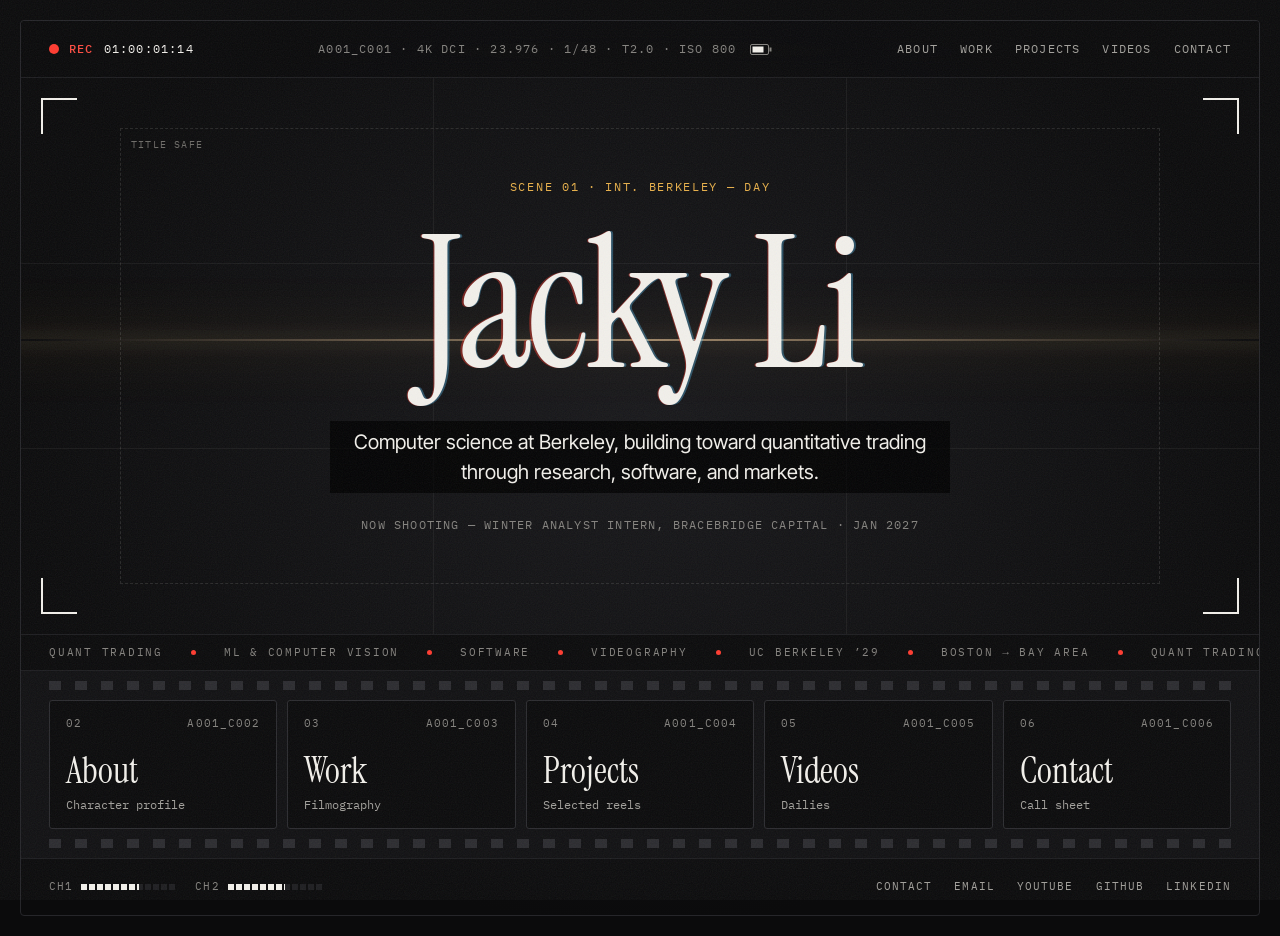
==== commit 9efa22a7: "mobile bug fixes" ====
--- a/index.html
+++ b/index.html
@@ -17,16 +17,16 @@
 <link rel="icon" href="/assets/img/favicon.svg" type="image/svg+xml">
 <link rel="apple-touch-icon" href="/assets/img/apple-touch-icon.png">
 <link rel="preload" href="/assets/fonts/instrument-serif-latin-400-normal.woff2" as="font" type="font/woff2" crossorigin>
+<link rel="preload" href="/assets/fonts/ibm-plex-mono-latin-400-normal.woff2" as="font" type="font/woff2" crossorigin>
 <link rel="preload" href="/assets/fonts/inter-tight-latin-wght-normal.woff2" as="font" type="font/woff2" crossorigin>
 <script>document.documentElement.classList.add("js")</script>
-<link rel="stylesheet" href="/assets/css/style.css?v=66b57c6b">
+<link rel="stylesheet" href="/assets/css/style.css?v=0f42ee3f">
 
-<script src="/assets/js/dailies.js?v=c4d9ae60" defer></script>
-<script src="/assets/js/main.js?v=ff65e62e" defer></script>
+
+<script src="/assets/js/main.js?v=54a49ab9" defer></script>
 </head>
 <body data-scene="01">
 <a class="skip" href="#main">Skip to content</a>
-<div class="playhead" aria-hidden="true"></div>
 <div class="monitor monitor--home">
 <header class="hud hud-top">
 <a class="rec" href="/" aria-label="Jacky Li, home"><span class="rec-dot" aria-hidden="true"></span><span class="rec-label">Rec</span><span class="tc" data-timecode aria-hidden="true">01:00:00:00</span></a>
@@ -39,6 +39,7 @@
 <a href="/contact/">Contact</a>
 </nav>
 <button class="menu-btn" type="button" data-menu-open aria-haspopup="dialog" aria-expanded="false"><span class="menu-icon" aria-hidden="true"></span>Menu</button>
+<div class="playhead" aria-hidden="true"></div>
 </header>
 <dialog class="scene-menu" data-menu aria-label="Site menu">
 <div class="sm-bar">
--- a/assets/css/style.css
+++ b/assets/css/style.css
@@ -140,7 +140,7 @@
   letter-spacing: 0.1em;
   text-transform: uppercase;
 }
-.hud-top { border-bottom: 1px solid var(--line); }
+.hud-top { position: relative; border-bottom: 1px solid var(--line); }
 .hud-bottom { margin-top: auto; border-top: 1px solid var(--line); font-size: 0.6875rem; color: var(--dim); }
 
 .rec {
@@ -273,6 +273,9 @@
   font-size: clamp(4.25rem, 16vw, 11.5rem);
   line-height: 0.88;
   letter-spacing: -0.02em;
+  /* room for the "y" descender and the colour fringe, so nothing is clipped */
+  padding: 0.04em 0.06em 0.2em;
+  margin-bottom: -0.2em;
 }
 .subtitle {
   display: inline-block;
@@ -731,6 +734,14 @@
   transition: transform 0.4s ease, filter 0.4s ease;
   filter: saturate(0.9);
 }
+.daily-thumb video {
+  position: absolute;
+  inset: 0;
+  width: 100%;
+  height: 100%;
+  object-fit: cover;
+  background: #000;
+}
 .daily:hover .daily-thumb img { transform: scale(1.03); filter: saturate(1); }
 .daily-thumb::after {
   content: "";
@@ -855,7 +866,8 @@
 }
 .screening-close:hover { color: var(--rec-text); }
 .screening-frame { aspect-ratio: var(--ar, 1.7778); background: #000; }
-.screening-frame iframe { display: block; width: 100%; height: 100%; border: 0; }
+.screening-frame iframe, .screening-frame video, .screening-frame img { display: block; width: 100%; height: 100%; border: 0; background: #000; }
+.screening-frame img { object-fit: contain; }
 
 /* ==========================================================================
    Cinematics: page cuts, focus pulls, cursor tracking, reveals.
@@ -864,26 +876,25 @@
 
 /* Page-to-page "cut" (browsers without view transitions just navigate normally) */
 @view-transition { navigation: auto; }
-::view-transition-old(root) { animation: vt-out 0.16s ease-in both; }
-::view-transition-new(root) { animation: vt-in 0.34s ease-out both; }
-@keyframes vt-out { to { opacity: 0; filter: brightness(2.4) blur(6px); } }
-@keyframes vt-in { from { opacity: 0; filter: brightness(1.9) blur(10px); transform: scale(1.012); } }
-
-/* Scroll playhead along the top edge */
+::view-transition-old(root) { animation: vt-out 0.1s ease-in both; }
+::view-transition-new(root) { animation: vt-in 0.22s ease-out both; }
+@keyframes vt-out { to { opacity: 0; } }
+@keyframes vt-in { from { opacity: 0; filter: brightness(1.6); } }
+
+/* Scroll playhead: a thin red bar on the bottom edge of the top bar (set by main.js) */
 .playhead {
-  position: fixed;
-  inset: 0 0 auto 0;
+  position: absolute;
+  left: 0;
+  right: 0;
+  bottom: -1px;
   height: 2px;
-  z-index: 60;
+  z-index: 1;
   background: var(--rec);
-  transform: scaleX(0);
+  transform: scaleX(var(--p, 0));
   transform-origin: 0 50%;
   pointer-events: none;
 }
-@supports (animation-timeline: scroll()) {
-  .playhead { animation: playhead linear both; animation-timeline: scroll(root); }
-}
-@keyframes playhead { to { transform: scaleX(1); } }
+
 
 /* Top bar stays in frame on larger screens */
 @media (min-width: 721px) {
@@ -904,17 +915,16 @@
 .hero h1 {
   --ab: 1.5px;
   text-shadow: calc(var(--ab) * -1) 0 rgba(255, 59, 48, 0.42), var(--ab) 0 rgba(90, 200, 255, 0.34);
-  animation: rack 1.5s cubic-bezier(.2, .7, .2, 1) 0.45s both;
-  will-change: transform, filter;
-}
-.hero .kicker { animation: type 1s steps(30) 0.15s both; }
-.hero .subtitle { animation: rise 0.7s ease-out 1.35s both; }
-.hero .now { animation: rise 0.7s ease-out 1.6s both; }
-.stage .corners span { animation: snap 0.6s cubic-bezier(.2, 1.3, .4, 1) 0.1s both; }
-.stage .title-safe, .stage .thirds { animation: fade 1.2s ease-out 0.6s both; }
-
-@keyframes rack { 0% { filter: blur(26px); opacity: 0; } 55% { filter: blur(3px); opacity: 1; } 72% { filter: blur(5px); } 100% { filter: blur(0); opacity: 1; } }
-@keyframes type { from { clip-path: inset(0 100% 0 0); } to { clip-path: inset(0 0 0 0); } }
+  animation: rack 0.85s cubic-bezier(.2, .7, .2, 1) 0.05s backwards;
+}
+.hero .kicker { animation: type 0.55s steps(30) both; }
+.hero .subtitle { animation: rise 0.5s ease-out 0.45s backwards; }
+.hero .now { animation: rise 0.5s ease-out 0.6s backwards; }
+.stage .corners span { animation: snap 0.5s cubic-bezier(.2, 1.3, .4, 1) backwards; }
+.stage .title-safe, .stage .thirds { animation: fade 0.8s ease-out 0.2s backwards; }
+
+@keyframes rack { 0% { filter: blur(18px); opacity: 0; } 60% { filter: blur(2px); opacity: 1; } 75% { filter: blur(3px); } 100% { filter: none; opacity: 1; } }
+@keyframes type { from { clip-path: inset(0 100% 0 0); } to { clip-path: none; } }
 @keyframes rise { from { opacity: 0; transform: translateY(14px); } }
 @keyframes fade { from { opacity: 0; } }
 @keyframes snap { from { opacity: 0; transform: scale(1.8); } }
@@ -1000,9 +1010,9 @@
 /* Scroll reveals (only when JavaScript is running, so content never hides without it) */
 .js [data-reveal] {
   opacity: 0;
-  transform: translateY(22px);
-  transition: opacity 0.7s ease-out, transform 0.7s cubic-bezier(.2, .7, .2, 1);
-  transition-delay: calc(var(--i, 0) * 70ms);
+  transform: translateY(14px);
+  transition: opacity 0.4s ease-out, transform 0.45s cubic-bezier(.2, .7, .2, 1);
+  transition-delay: calc(var(--i, 0) * 40ms);
 }
 .js [data-reveal].in { opacity: 1; transform: none; }
 
@@ -1132,6 +1142,9 @@
     cursor: pointer;
   }
   .menu-icon { position: relative; width: 16px; height: 10px; border-top: 1.5px solid currentColor; border-bottom: 1.5px solid currentColor; }
+  /* Phones: the monitor goes edge to edge, so the pinned top bar covers the full width */
+  body { padding: 0; }
+  .monitor { border-width: 0; border-radius: 0; }
   .js .hud-top {
     position: sticky;
     top: 0;
@@ -1139,9 +1152,17 @@
     flex-wrap: nowrap;
     padding-top: 8px;
     padding-bottom: 8px;
-    background: rgba(11, 11, 12, 0.85);
-    -webkit-backdrop-filter: blur(12px);
-    backdrop-filter: blur(12px);
+    background: var(--bg);
+  }
+  /* solid fill above the bar, so nothing shows through during overscroll or under the status bar */
+  .js .hud-top::before {
+    content: "";
+    position: absolute;
+    left: 0;
+    right: 0;
+    bottom: 100%;
+    height: 120px;
+    background: var(--bg);
   }
 
   /* Short-form videos: two-column grid, every card fully visible */
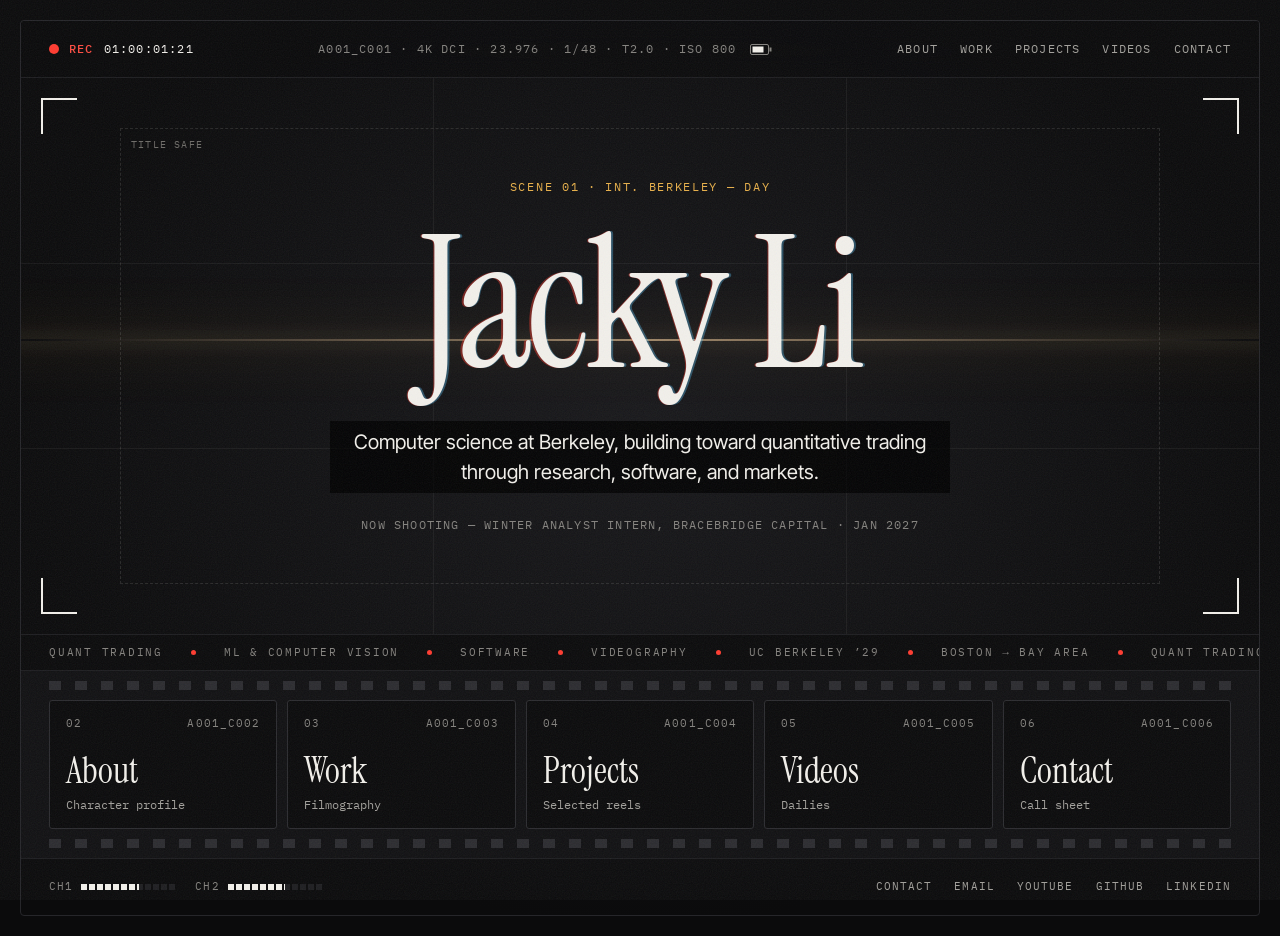
==== commit 32c06a05: "more mobile bug fixes" ====
--- a/index.html
+++ b/index.html
@@ -20,7 +20,7 @@
 <link rel="preload" href="/assets/fonts/ibm-plex-mono-latin-400-normal.woff2" as="font" type="font/woff2" crossorigin>
 <link rel="preload" href="/assets/fonts/inter-tight-latin-wght-normal.woff2" as="font" type="font/woff2" crossorigin>
 <script>document.documentElement.classList.add("js")</script>
-<link rel="stylesheet" href="/assets/css/style.css?v=0f42ee3f">
+<link rel="stylesheet" href="/assets/css/style.css?v=398c632e">
 
 
 <script src="/assets/js/main.js?v=54a49ab9" defer></script>
--- a/assets/css/style.css
+++ b/assets/css/style.css
@@ -267,15 +267,16 @@
 
 .hero { position: relative; display: flex; flex-direction: column; align-items: center; }
 .hero h1 {
-  margin: 20px 0 0;
+  /* Safari clips text that has a text-shadow to its line box, so the line must be
+     tall enough to hold the descenders of "J" and "y". The negative margins keep
+     the visual spacing the same as a tight 0.88 line height. */
+  margin: calc(20px - 0.17em) 0 -0.21em;
+  padding: 0 0.06em;
   font-family: var(--serif);
   font-weight: 400;
   font-size: clamp(4.25rem, 16vw, 11.5rem);
-  line-height: 0.88;
+  line-height: 1.3;
   letter-spacing: -0.02em;
-  /* room for the "y" descender and the colour fringe, so nothing is clipped */
-  padding: 0.04em 0.06em 0.2em;
-  margin-bottom: -0.2em;
 }
 .subtitle {
   display: inline-block;
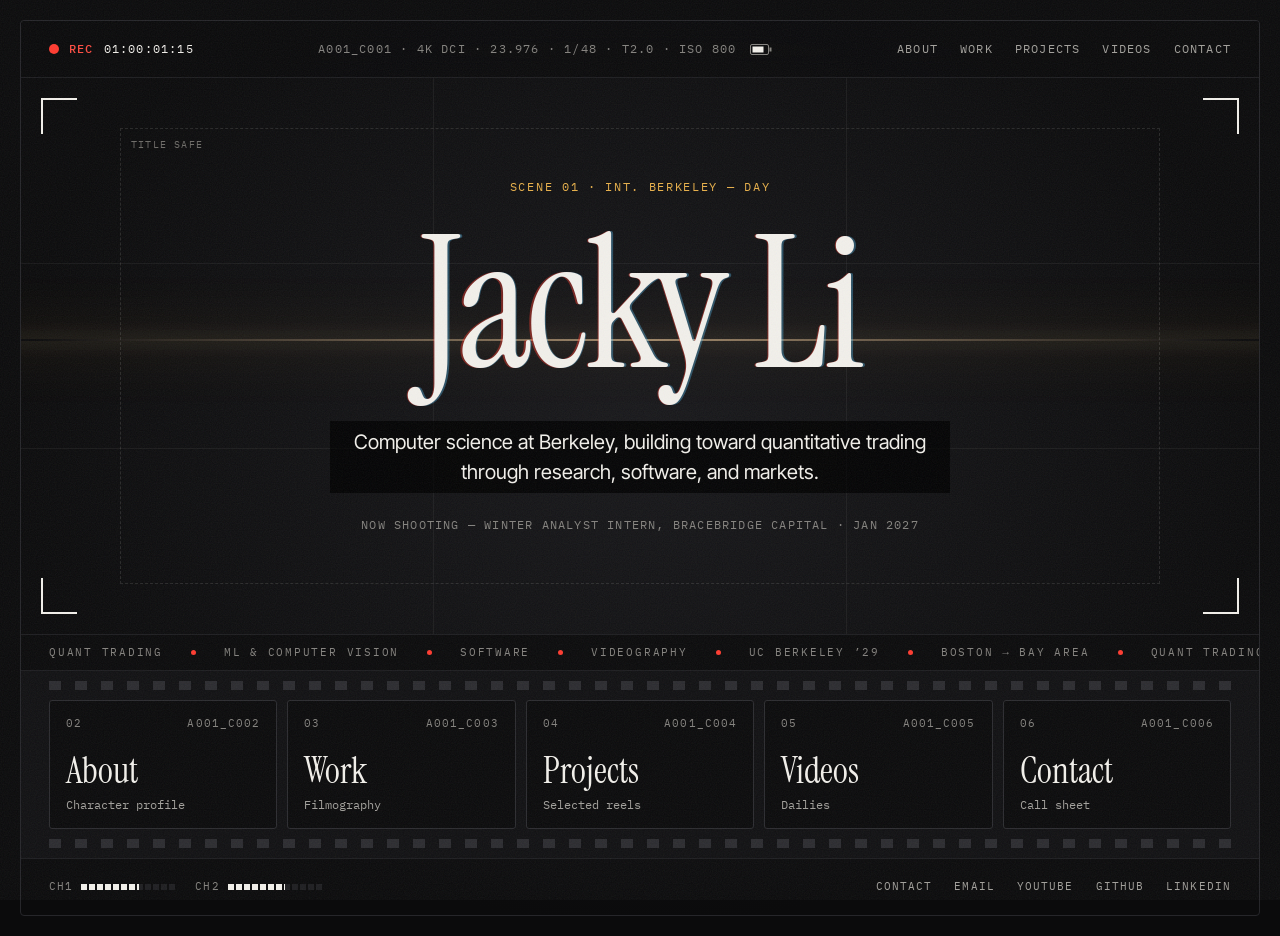
==== commit a984a54f: "nav bar background scrolling bug" ====
--- a/index.html
+++ b/index.html
@@ -20,10 +20,10 @@
 <link rel="preload" href="/assets/fonts/ibm-plex-mono-latin-400-normal.woff2" as="font" type="font/woff2" crossorigin>
 <link rel="preload" href="/assets/fonts/inter-tight-latin-wght-normal.woff2" as="font" type="font/woff2" crossorigin>
 <script>document.documentElement.classList.add("js")</script>
-<link rel="stylesheet" href="/assets/css/style.css?v=398c632e">
+<link rel="stylesheet" href="/assets/css/style.css?v=c446a992">
 
 
-<script src="/assets/js/main.js?v=54a49ab9" defer></script>
+<script src="/assets/js/main.js?v=b190aeb2" defer></script>
 </head>
 <body data-scene="01">
 <a class="skip" href="#main">Skip to content</a>
--- a/assets/css/style.css
+++ b/assets/css/style.css
@@ -141,6 +141,8 @@
   text-transform: uppercase;
 }
 .hud-top { position: relative; border-bottom: 1px solid var(--line); }
+/* in-page links (like Work → Projects) land below the pinned top bar */
+.js { scroll-padding-top: calc(var(--hud-h, 61px) + 16px); }
 .hud-bottom { margin-top: auto; border-top: 1px solid var(--line); font-size: 0.6875rem; color: var(--dim); }
 
 .rec {
@@ -1146,25 +1148,21 @@
   /* Phones: the monitor goes edge to edge, so the pinned top bar covers the full width */
   body { padding: 0; }
   .monitor { border-width: 0; border-radius: 0; }
+  /* The top bar is position: fixed (not sticky) on phones. Safari on iOS 26 only paints the
+     strip behind the clock solid when a fixed element with a background touches the top edge;
+     otherwise the page shows through it while scrolling. --hud-h (set by main.js) reserves its height. */
   .js .hud-top {
-    position: sticky;
+    position: fixed;
     top: 0;
+    left: 0;
+    right: 0;
     z-index: 20;
     flex-wrap: nowrap;
     padding-top: 8px;
     padding-bottom: 8px;
     background: var(--bg);
   }
-  /* solid fill above the bar, so nothing shows through during overscroll or under the status bar */
-  .js .hud-top::before {
-    content: "";
-    position: absolute;
-    left: 0;
-    right: 0;
-    bottom: 100%;
-    height: 120px;
-    background: var(--bg);
-  }
+  .js .monitor { padding-top: var(--hud-h, 61px); }
 
   /* Short-form videos: two-column grid, every card fully visible */
   .reel-strip { padding: 0 12px; }
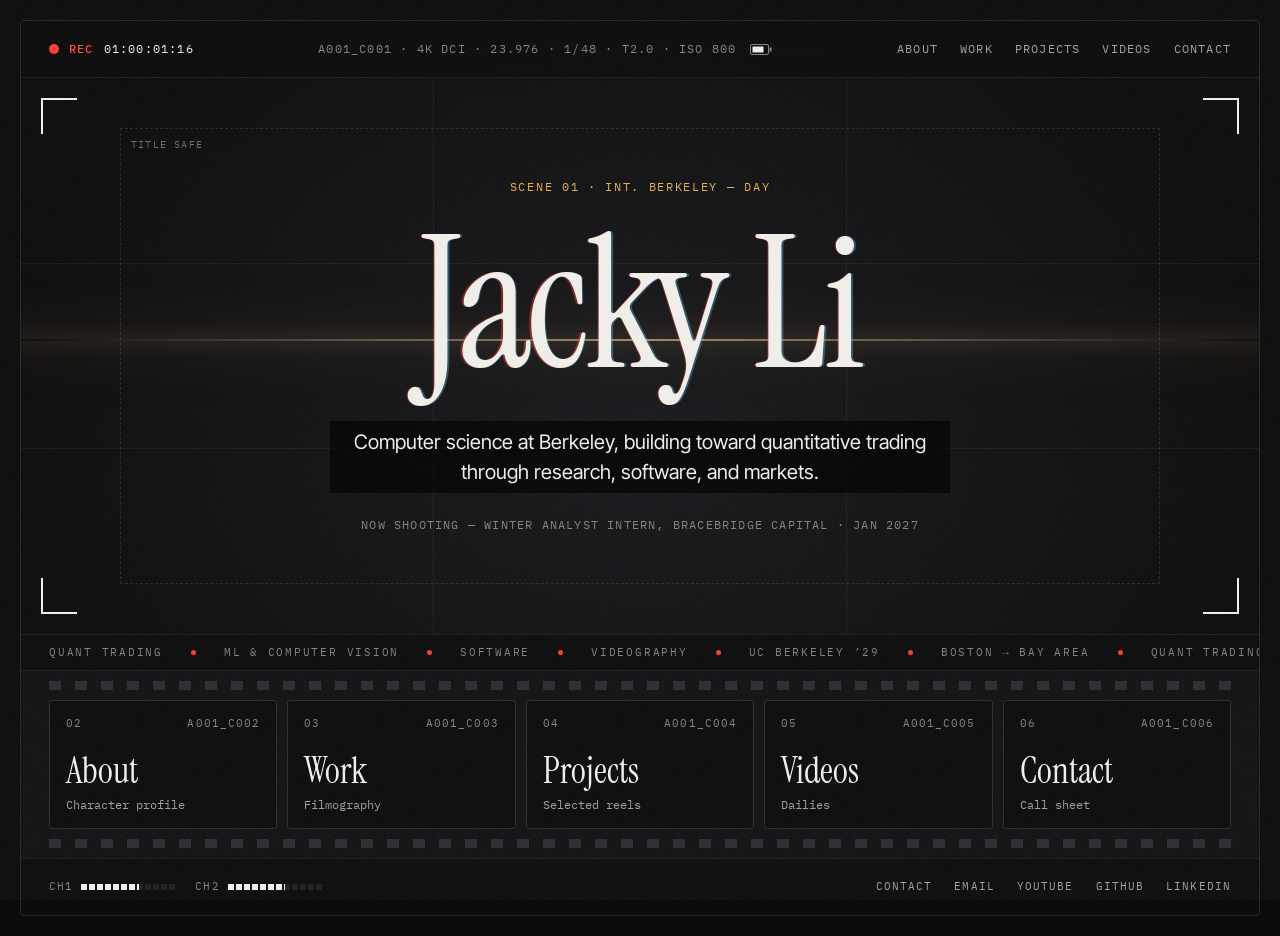
==== commit 16953705: "safari scroll + asian night pic" ====
--- a/index.html
+++ b/index.html
@@ -20,10 +20,10 @@
 <link rel="preload" href="/assets/fonts/ibm-plex-mono-latin-400-normal.woff2" as="font" type="font/woff2" crossorigin>
 <link rel="preload" href="/assets/fonts/inter-tight-latin-wght-normal.woff2" as="font" type="font/woff2" crossorigin>
 <script>document.documentElement.classList.add("js")</script>
-<link rel="stylesheet" href="/assets/css/style.css?v=c446a992">
+<link rel="stylesheet" href="/assets/css/style.css?v=f7552c68">
 
 
-<script src="/assets/js/main.js?v=b190aeb2" defer></script>
+<script src="/assets/js/main.js?v=dea153a8" defer></script>
 </head>
 <body data-scene="01">
 <a class="skip" href="#main">Skip to content</a>
--- a/assets/css/style.css
+++ b/assets/css/style.css
@@ -1163,6 +1163,9 @@
     background: var(--bg);
   }
   .js .monitor { padding-top: var(--hud-h, 61px); }
+  /* Keep the full-screen grain overlay off the top edge, so the top bar is the only fixed
+     layer there and Safari paints the strip behind the clock in its colour. */
+  .js body::after { top: var(--hud-h, 61px); }
 
   /* Short-form videos: two-column grid, every card fully visible */
   .reel-strip { padding: 0 12px; }
